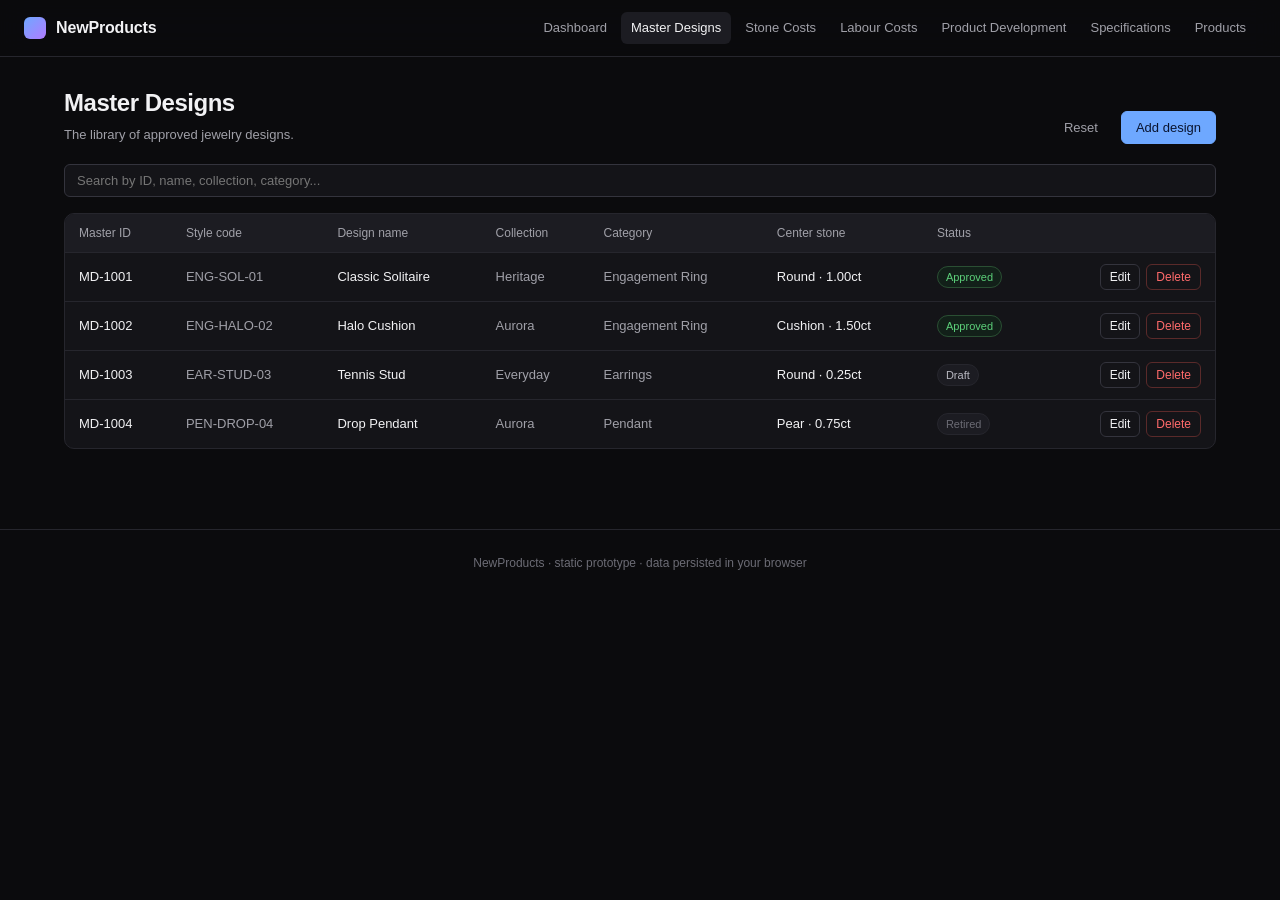
==== modules/master-designs/index.html @ 2b87fa81 "Add static jewelry product development PoC Six modules (Master Designs, Stone Cost Tables, Labour Co" ====
<!doctype html>
<html lang="en">
  <head>
    <meta charset="utf-8" />
    <meta name="viewport" content="width=device-width, initial-scale=1" />
    <title>Master Designs &middot; NewProducts</title>
    <link rel="stylesheet" href="../../assets/styles.css" />
  </head>
  <body>
    <div class="app">
      <div id="topbar"></div>

      <main class="main">
        <div class="page-header">
          <div>
            <h1>Master Designs</h1>
            <p>The library of approved jewelry designs.</p>
          </div>
          <div style="display:flex; gap:8px;">
            <button class="btn btn-ghost" id="reset-btn">Reset</button>
            <button class="btn btn-primary" id="add-btn">Add design</button>
          </div>
        </div>

        <div class="toolbar">
          <input
            id="search"
            class="input grow"
            type="search"
            placeholder="Search by ID, name, collection, category..."
          />
        </div>

        <div class="table-wrap">
          <table>
            <thead>
              <tr>
                <th>Master ID</th>
                <th>Style code</th>
                <th>Design name</th>
                <th>Collection</th>
                <th>Category</th>
                <th>Center stone</th>
                <th>Status</th>
                <th></th>
              </tr>
            </thead>
            <tbody id="list-body"></tbody>
          </table>
          <div class="empty" id="list-empty" style="display:none"></div>
        </div>
      </main>

      <div id="footer"></div>
    </div>

    <dialog id="form-dialog">
      <div class="dialog-header">
        <h2 id="dialog-title">Add Master Design</h2>
      </div>
      <form id="form">
        <div class="dialog-body">
          <div class="form-grid"></div>
        </div>
        <div class="dialog-footer">
          <button type="button" class="btn btn-ghost" id="form-cancel">Cancel</button>
          <button type="submit" class="btn btn-primary">Save</button>
        </div>
      </form>
    </dialog>

    <script src="../../shared/sample-data.js"></script>
    <script src="../../shared/storage.js"></script>
    <script src="../../assets/app.js"></script>
    <script src="master-designs.js"></script>
  </body>
</html>
---- assets/styles.css ----
/* NewProducts - shared minimalist dark theme */

:root {
  --bg: #0b0b0d;
  --bg-elev: #141418;
  --bg-elev-2: #1c1c22;
  --border: #26262d;
  --border-strong: #34343d;
  --text: #f2f2f4;
  --text-dim: #a0a0a8;
  --text-faint: #6c6c75;
  --accent: #6ea8ff;
  --accent-hover: #8ebcff;
  --danger: #ff6b6b;
  --success: #5cd07a;
  --warn: #f0c14b;
  --radius: 10px;
  --radius-sm: 6px;
  --shadow: 0 6px 24px rgba(0, 0, 0, 0.35);
  --font: -apple-system, BlinkMacSystemFont, "SF Pro Text", "Segoe UI",
    Helvetica, Arial, sans-serif;
}

* {
  box-sizing: border-box;
}

html,
body {
  margin: 0;
  padding: 0;
  background: var(--bg);
  color: var(--text);
  font-family: var(--font);
  font-size: 14px;
  line-height: 1.5;
  -webkit-font-smoothing: antialiased;
}

a {
  color: var(--accent);
  text-decoration: none;
}
a:hover {
  color: var(--accent-hover);
}

/* Layout */
.app {
  min-height: 100vh;
  display: flex;
  flex-direction: column;
}

.topbar {
  position: sticky;
  top: 0;
  z-index: 10;
  background: rgba(11, 11, 13, 0.85);
  backdrop-filter: saturate(160%) blur(14px);
  -webkit-backdrop-filter: saturate(160%) blur(14px);
  border-bottom: 1px solid var(--border);
  padding: 12px 24px;
  display: flex;
  align-items: center;
  justify-content: space-between;
  gap: 16px;
  flex-wrap: wrap;
}

.brand {
  display: flex;
  align-items: center;
  gap: 10px;
  font-weight: 600;
  letter-spacing: -0.01em;
  font-size: 16px;
  color: var(--text);
}
.brand-mark {
  width: 22px;
  height: 22px;
  border-radius: 6px;
  background: linear-gradient(135deg, #6ea8ff, #b07bff);
}

.nav {
  display: flex;
  flex-wrap: wrap;
  gap: 4px;
}
.nav a {
  color: var(--text-dim);
  padding: 6px 10px;
  border-radius: var(--radius-sm);
  font-size: 13px;
  font-weight: 500;
}
.nav a:hover {
  color: var(--text);
  background: var(--bg-elev);
}
.nav a.active {
  color: var(--text);
  background: var(--bg-elev-2);
}

.main {
  padding: 28px 24px 80px;
  max-width: 1200px;
  width: 100%;
  margin: 0 auto;
}

.page-header {
  display: flex;
  align-items: flex-end;
  justify-content: space-between;
  gap: 16px;
  margin-bottom: 20px;
  flex-wrap: wrap;
}
.page-header h1 {
  margin: 0;
  font-size: 24px;
  font-weight: 600;
  letter-spacing: -0.02em;
}
.page-header p {
  margin: 4px 0 0;
  color: var(--text-dim);
  font-size: 13px;
}

.toolbar {
  display: flex;
  gap: 10px;
  align-items: center;
  flex-wrap: wrap;
  margin-bottom: 16px;
}
.toolbar .grow {
  flex: 1;
  min-width: 180px;
}

/* Buttons */
.btn {
  appearance: none;
  border: 1px solid var(--border-strong);
  background: var(--bg-elev);
  color: var(--text);
  padding: 8px 14px;
  border-radius: var(--radius-sm);
  font-size: 13px;
  font-weight: 500;
  cursor: pointer;
  transition: background 0.15s ease, border-color 0.15s ease,
    transform 0.05s ease;
  font-family: inherit;
}
.btn:hover {
  background: var(--bg-elev-2);
  border-color: #44444f;
}
.btn:active {
  transform: translateY(1px);
}
.btn-primary {
  background: var(--accent);
  border-color: var(--accent);
  color: #0a1530;
}
.btn-primary:hover {
  background: var(--accent-hover);
  border-color: var(--accent-hover);
  color: #0a1530;
}
.btn-danger {
  background: transparent;
  border-color: #5a2a2a;
  color: var(--danger);
}
.btn-danger:hover {
  background: #2a1414;
  border-color: #7a3535;
}
.btn-ghost {
  background: transparent;
  border-color: transparent;
  color: var(--text-dim);
}
.btn-ghost:hover {
  background: var(--bg-elev);
  color: var(--text);
}
.btn-sm {
  padding: 5px 9px;
  font-size: 12px;
}

/* Inputs */
.input,
.select,
.textarea {
  appearance: none;
  width: 100%;
  background: var(--bg-elev);
  border: 1px solid var(--border-strong);
  color: var(--text);
  padding: 8px 12px;
  border-radius: var(--radius-sm);
  font-size: 13px;
  font-family: inherit;
  outline: none;
  transition: border-color 0.15s ease, background 0.15s ease;
}
.input:focus,
.select:focus,
.textarea:focus {
  border-color: var(--accent);
  background: var(--bg-elev-2);
}
.textarea {
  min-height: 70px;
  resize: vertical;
}
label {
  display: block;
  font-size: 12px;
  color: var(--text-dim);
  margin-bottom: 4px;
  letter-spacing: 0.01em;
}

/* Tables */
.table-wrap {
  background: var(--bg-elev);
  border: 1px solid var(--border);
  border-radius: var(--radius);
  overflow: hidden;
}
table {
  width: 100%;
  border-collapse: collapse;
  font-size: 13px;
}
thead th {
  text-align: left;
  font-weight: 500;
  font-size: 12px;
  color: var(--text-dim);
  padding: 10px 14px;
  background: var(--bg-elev-2);
  border-bottom: 1px solid var(--border);
  white-space: nowrap;
}
tbody td {
  padding: 11px 14px;
  border-bottom: 1px solid var(--border);
  vertical-align: middle;
}
tbody tr:last-child td {
  border-bottom: none;
}
tbody tr:hover {
  background: rgba(255, 255, 255, 0.02);
}
.row-actions {
  display: flex;
  gap: 6px;
  justify-content: flex-end;
}
.cell-dim {
  color: var(--text-dim);
}
.empty {
  padding: 36px;
  text-align: center;
  color: var(--text-faint);
}

/* Cards (dashboard / spec cards) */
.cards {
  display: grid;
  grid-template-columns: repeat(auto-fill, minmax(260px, 1fr));
  gap: 14px;
}
.card {
  background: var(--bg-elev);
  border: 1px solid var(--border);
  border-radius: var(--radius);
  padding: 18px;
  display: flex;
  flex-direction: column;
  gap: 8px;
  transition: border-color 0.15s ease, transform 0.15s ease;
}
.card:hover {
  border-color: var(--border-strong);
}
.card h3 {
  margin: 0;
  font-size: 15px;
  font-weight: 600;
  letter-spacing: -0.01em;
}
.card p {
  margin: 0;
  color: var(--text-dim);
  font-size: 13px;
}
.card-link {
  display: block;
  color: inherit;
}
.card-link:hover .card {
  border-color: #44444f;
  transform: translateY(-1px);
}
.card-meta {
  display: flex;
  justify-content: space-between;
  margin-top: 6px;
  font-size: 12px;
  color: var(--text-faint);
}

/* Badge / status pills */
.badge {
  display: inline-block;
  padding: 2px 8px;
  border-radius: 999px;
  font-size: 11px;
  font-weight: 500;
  background: var(--bg-elev-2);
  color: var(--text-dim);
  border: 1px solid var(--border);
  white-space: nowrap;
}
.badge.draft { color: #b9b9c2; }
.badge.approved, .badge.active, .badge.launched { color: var(--success); border-color: #2a4f33; background: #122019; }
.badge.retired, .badge.archived { color: var(--text-faint); }
.badge.idea { color: #c7a4ff; border-color: #3a2c52; background: #1c1729; }
.badge.cad { color: #6ea8ff; border-color: #2c4373; background: #142036; }
.badge.prototype { color: #f0c14b; border-color: #4d3e1a; background: #221c0d; }
.badge.costing { color: #ffaf6b; border-color: #4d2f1a; background: #221408; }

/* Dialog / modal */
dialog {
  border: 1px solid var(--border-strong);
  border-radius: var(--radius);
  background: var(--bg-elev);
  color: var(--text);
  padding: 0;
  max-width: 560px;
  width: calc(100% - 32px);
  box-shadow: var(--shadow);
}
dialog::backdrop {
  background: rgba(0, 0, 0, 0.55);
  backdrop-filter: blur(2px);
}
.dialog-header {
  padding: 16px 20px;
  border-bottom: 1px solid var(--border);
  display: flex;
  justify-content: space-between;
  align-items: center;
}
.dialog-header h2 {
  margin: 0;
  font-size: 16px;
  font-weight: 600;
}
.dialog-body {
  padding: 18px 20px;
  max-height: 70vh;
  overflow-y: auto;
}
.dialog-footer {
  padding: 12px 20px;
  border-top: 1px solid var(--border);
  display: flex;
  justify-content: flex-end;
  gap: 8px;
}
.form-grid {
  display: grid;
  grid-template-columns: repeat(2, 1fr);
  gap: 12px 14px;
}
.form-grid .full {
  grid-column: 1 / -1;
}

/* Footer */
.footer {
  text-align: center;
  color: var(--text-faint);
  font-size: 12px;
  padding: 24px;
  border-top: 1px solid var(--border);
}

/* Hero on dashboard */
.hero {
  background: linear-gradient(180deg, #16161c, #101015);
  border: 1px solid var(--border);
  border-radius: var(--radius);
  padding: 28px;
  margin-bottom: 24px;
}
.hero h1 {
  margin: 0 0 6px;
  font-size: 26px;
  font-weight: 600;
  letter-spacing: -0.02em;
}
.hero p {
  margin: 0;
  color: var(--text-dim);
  max-width: 640px;
}

/* Responsive */
@media (max-width: 720px) {
  .topbar {
    padding: 10px 14px;
    gap: 8px;
  }
  .nav a {
    padding: 5px 8px;
    font-size: 12px;
  }
  .main {
    padding: 18px 14px 60px;
  }
  .page-header h1 {
    font-size: 20px;
  }
  .form-grid {
    grid-template-columns: 1fr;
  }
  thead th,
  tbody td {
    padding: 9px 10px;
  }
  .hero {
    padding: 20px;
  }
  .hero h1 {
    font-size: 22px;
  }
}
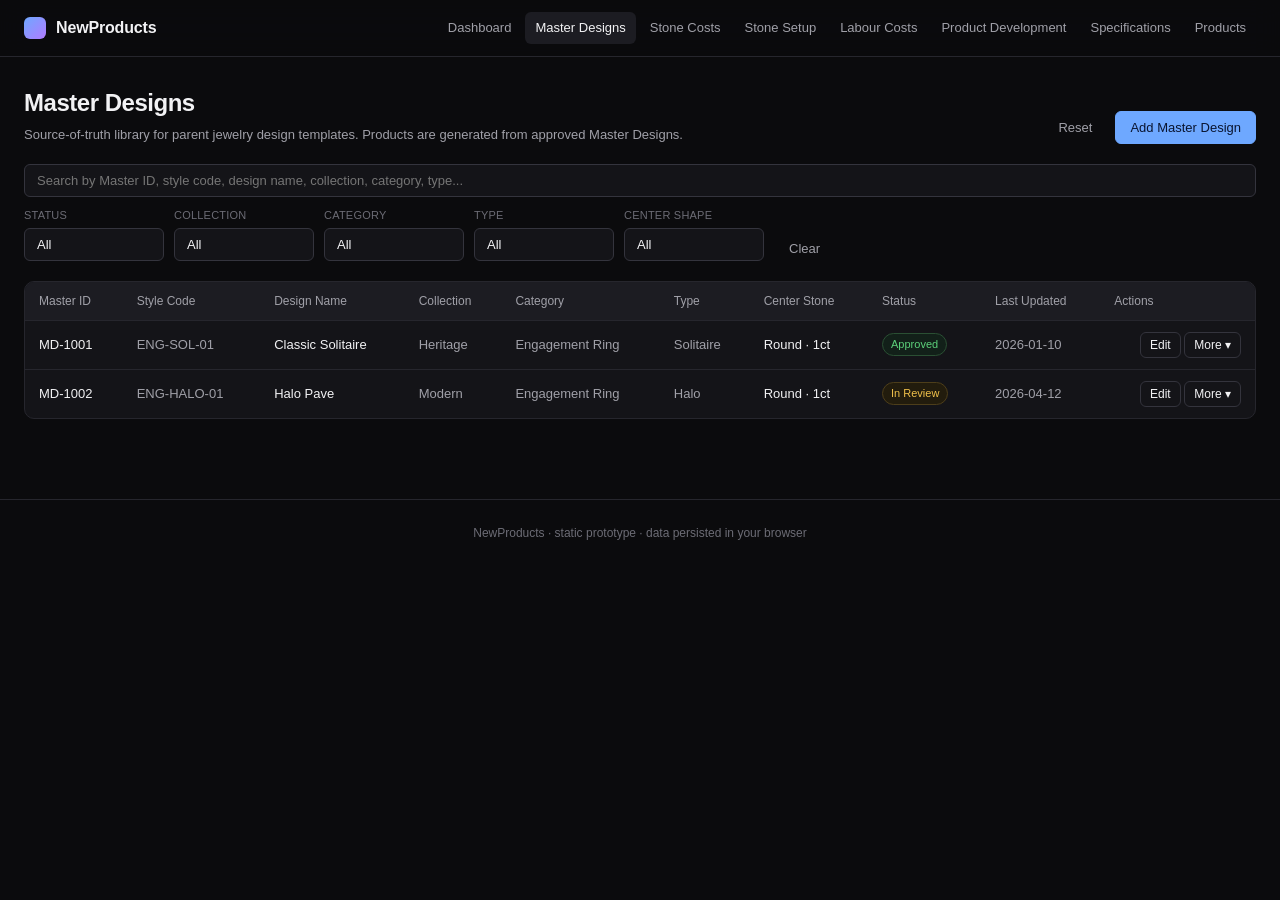
==== commit 797acee6: "Expand Master Designs into a structured master template module Master Designs now stores rich, neste" ====
--- a/modules/master-designs/index.html
+++ b/modules/master-designs/index.html
@@ -10,25 +10,57 @@
     <div class="app">
       <div id="topbar"></div>
 
-      <main class="main">
+      <main class="main wide-main">
         <div class="page-header">
           <div>
             <h1>Master Designs</h1>
-            <p>The library of approved jewelry designs.</p>
+            <p>Source-of-truth library for parent jewelry design templates. Products are generated from approved Master Designs.</p>
           </div>
           <div style="display:flex; gap:8px;">
             <button class="btn btn-ghost" id="reset-btn">Reset</button>
-            <button class="btn btn-primary" id="add-btn">Add design</button>
+            <button class="btn btn-primary" id="add-btn">Add Master Design</button>
           </div>
         </div>
 
-        <div class="toolbar">
-          <input
-            id="search"
-            class="input grow"
-            type="search"
-            placeholder="Search by ID, name, collection, category..."
-          />
+        <div class="filters">
+          <div class="filters-row">
+            <input
+              id="search"
+              class="input grow"
+              type="search"
+              placeholder="Search by Master ID, style code, design name, collection, category, type..."
+            />
+          </div>
+          <div class="filters-row">
+            <label class="filter-field">
+              <span>Status</span>
+              <select id="filter-status" class="select">
+                <option value="">All</option>
+                <option>Draft</option>
+                <option>In Review</option>
+                <option>Approved</option>
+                <option>Active</option>
+                <option>Retired</option>
+              </select>
+            </label>
+            <label class="filter-field">
+              <span>Collection</span>
+              <select id="filter-collection" class="select"></select>
+            </label>
+            <label class="filter-field">
+              <span>Category</span>
+              <select id="filter-category" class="select"></select>
+            </label>
+            <label class="filter-field">
+              <span>Type</span>
+              <select id="filter-type" class="select"></select>
+            </label>
+            <label class="filter-field">
+              <span>Center Shape</span>
+              <select id="filter-center-shape" class="select"></select>
+            </label>
+            <button class="btn btn-ghost" id="clear-filters" type="button">Clear</button>
+          </div>
         </div>
 
         <div class="table-wrap">
@@ -36,13 +68,15 @@
             <thead>
               <tr>
                 <th>Master ID</th>
-                <th>Style code</th>
-                <th>Design name</th>
+                <th>Style Code</th>
+                <th>Design Name</th>
                 <th>Collection</th>
                 <th>Category</th>
-                <th>Center stone</th>
+                <th>Type</th>
+                <th>Center Stone</th>
                 <th>Status</th>
-                <th></th>
+                <th>Last Updated</th>
+                <th>Actions</th>
               </tr>
             </thead>
             <tbody id="list-body"></tbody>
@@ -54,13 +88,13 @@
       <div id="footer"></div>
     </div>
 
-    <dialog id="form-dialog">
+    <dialog id="form-dialog" class="dialog-wide">
       <div class="dialog-header">
         <h2 id="dialog-title">Add Master Design</h2>
       </div>
       <form id="form">
         <div class="dialog-body">
-          <div class="form-grid"></div>
+          <div id="form-sections"></div>
         </div>
         <div class="dialog-footer">
           <button type="button" class="btn btn-ghost" id="form-cancel">Cancel</button>
--- a/assets/styles.css
+++ b/assets/styles.css
@@ -453,3 +453,266 @@
     font-size: 22px;
   }
 }
+
+.wide-main { max-width: 1500px; }
+.matrix-wrap { overflow: auto; }
+.matrix-table { min-width: 1300px; }
+.sticky-col,
+.sticky-col-2 { position: sticky; background: var(--bg-elev); z-index: 2; }
+.sticky-col { left: 0; }
+.sticky-col-2 { left: 110px; }
+.slim-input,
+.slim-select { min-width: 95px; padding: 5px 8px; font-size: 12px; }
+.matrix-cell { display: flex; flex-direction: column; gap: 6px; padding: 6px; border: 1px solid var(--border); border-radius: 8px; }
+.status-priced { border-color: rgba(92, 208, 122, 0.6); }
+.status-missing { border-color: rgba(255, 107, 107, 0.7); }
+.status-not-used { border-color: rgba(160, 160, 168, 0.5); }
+.status-unavailable { border-color: rgba(90, 90, 90, 0.8); }
+.status-to-confirm { border-color: rgba(240, 193, 75, 0.8); }
+.status-legend { display: flex; gap: 12px; flex-wrap: wrap; margin-bottom: 12px; color: var(--text-dim); }
+.status-dot { width: 10px; height: 10px; border-radius: 999px; display: inline-block; margin-right: 6px; }
+.status-dot.status-priced { background: var(--success); border: none; }
+.status-dot.status-missing { background: var(--danger); border: none; }
+.status-dot.status-not-used { background: #7f7f89; border: none; }
+.status-dot.status-unavailable { background: #2e2e35; border: none; }
+.status-dot.status-to-confirm { background: var(--warn); border: none; }
+.check-inline { display: inline-flex; align-items: center; gap: 8px; font-size: 13px; color: var(--text-dim); }
+.segmented { display: inline-flex; gap: 6px; }
+.section-card { margin-bottom: 16px; }
+.section-header { display: flex; align-items: center; justify-content: space-between; margin-bottom: 10px; }
+.chip { display: inline-block; padding: 2px 8px; border-radius: 999px; background: var(--bg-elev-2); border: 1px solid var(--border-strong); margin: 2px; font-size: 11px; }
+.quality-grid { display: grid; grid-template-columns: 1fr; gap: 8px; }
+.quality-row { display: grid; grid-template-columns: minmax(120px, 1fr) 1fr 1fr; gap: 8px; align-items: center; }
+
+@media (max-width: 800px) {
+  .quality-row { grid-template-columns: 1fr; }
+}
+
+/* Filters block (master designs) */
+.filters {
+  display: flex;
+  flex-direction: column;
+  gap: 10px;
+  margin-bottom: 16px;
+}
+.filters-row {
+  display: flex;
+  flex-wrap: wrap;
+  gap: 10px;
+  align-items: flex-end;
+}
+.filters-row .grow { flex: 1; min-width: 220px; }
+.filter-field {
+  display: flex;
+  flex-direction: column;
+  gap: 4px;
+  min-width: 140px;
+}
+.filter-field span {
+  font-size: 11px;
+  color: var(--text-faint);
+  letter-spacing: 0.02em;
+  text-transform: uppercase;
+}
+.filter-field .select { min-width: 140px; }
+
+/* Wide dialog used by sectioned forms */
+dialog.dialog-wide {
+  max-width: 960px;
+}
+dialog.dialog-wide .dialog-body {
+  max-height: 78vh;
+}
+
+/* Sectioned form */
+.form-section {
+  border: 1px solid var(--border);
+  border-radius: var(--radius);
+  background: var(--bg-elev-2);
+  margin-bottom: 14px;
+  overflow: hidden;
+}
+.form-section-header {
+  display: flex;
+  align-items: center;
+  justify-content: space-between;
+  gap: 10px;
+  padding: 10px 14px;
+  background: var(--bg-elev);
+  border-bottom: 1px solid var(--border);
+}
+.form-section-header h3 {
+  margin: 0;
+  font-size: 13px;
+  font-weight: 600;
+  letter-spacing: 0.02em;
+  text-transform: uppercase;
+  color: var(--text);
+}
+.form-section-header p {
+  margin: 0;
+  font-size: 12px;
+  color: var(--text-faint);
+}
+.form-section-body {
+  padding: 14px;
+  display: grid;
+  grid-template-columns: repeat(2, 1fr);
+  gap: 12px 14px;
+}
+.form-section-body .full { grid-column: 1 / -1; }
+
+/* Multi-checkbox group */
+.checkbox-group {
+  display: flex;
+  flex-wrap: wrap;
+  gap: 6px 12px;
+  padding: 8px 10px;
+  border: 1px solid var(--border-strong);
+  border-radius: var(--radius-sm);
+  background: var(--bg-elev);
+}
+.checkbox-group label {
+  margin: 0;
+  display: inline-flex;
+  align-items: center;
+  gap: 6px;
+  color: var(--text);
+  font-size: 13px;
+  text-transform: none;
+  letter-spacing: 0;
+}
+.checkbox-group input[type="checkbox"] {
+  accent-color: var(--accent);
+}
+
+/* Repeater (stone groups, change log) */
+.repeater {
+  grid-column: 1 / -1;
+  display: flex;
+  flex-direction: column;
+  gap: 10px;
+}
+.repeater-item {
+  border: 1px solid var(--border);
+  background: var(--bg-elev);
+  border-radius: var(--radius-sm);
+  padding: 12px;
+}
+.repeater-item-header {
+  display: flex;
+  justify-content: space-between;
+  align-items: center;
+  margin-bottom: 10px;
+}
+.repeater-item-header h4 {
+  margin: 0;
+  font-size: 12px;
+  font-weight: 600;
+  color: var(--text-dim);
+  letter-spacing: 0.04em;
+  text-transform: uppercase;
+}
+.repeater-fields {
+  display: grid;
+  grid-template-columns: repeat(3, 1fr);
+  gap: 10px;
+}
+.repeater-fields .full { grid-column: 1 / -1; }
+.repeater-add {
+  align-self: flex-start;
+}
+@media (max-width: 720px) {
+  .form-section-body { grid-template-columns: 1fr; }
+  .repeater-fields { grid-template-columns: 1fr; }
+}
+
+/* Row action menu */
+.actions-cell {
+  position: relative;
+  text-align: right;
+  white-space: nowrap;
+}
+.action-menu {
+  position: relative;
+  display: inline-block;
+}
+.action-menu-pop {
+  position: absolute;
+  top: calc(100% + 4px);
+  right: 0;
+  min-width: 200px;
+  background: var(--bg-elev);
+  border: 1px solid var(--border-strong);
+  border-radius: var(--radius-sm);
+  box-shadow: var(--shadow);
+  padding: 4px;
+  z-index: 5;
+  display: none;
+}
+.action-menu-pop.open { display: block; }
+.action-menu-pop button {
+  display: block;
+  width: 100%;
+  text-align: left;
+  background: transparent;
+  border: none;
+  color: var(--text);
+  padding: 7px 10px;
+  border-radius: var(--radius-sm);
+  font-size: 13px;
+  cursor: pointer;
+  font-family: inherit;
+}
+.action-menu-pop button:hover { background: var(--bg-elev-2); }
+.action-menu-pop button:disabled {
+  color: var(--text-faint);
+  cursor: not-allowed;
+}
+.action-menu-pop button.danger { color: var(--danger); }
+.action-menu-pop button.danger:hover { background: #2a1414; }
+.action-menu-pop hr {
+  border: none;
+  border-top: 1px solid var(--border);
+  margin: 4px 0;
+}
+
+/* Tag input */
+.tag-input {
+  display: flex;
+  flex-wrap: wrap;
+  gap: 6px;
+  padding: 6px;
+  border: 1px solid var(--border-strong);
+  border-radius: var(--radius-sm);
+  background: var(--bg-elev);
+  min-height: 36px;
+}
+.tag-input .chip {
+  display: inline-flex;
+  align-items: center;
+  gap: 4px;
+  margin: 0;
+}
+.tag-input .chip button {
+  background: transparent;
+  border: none;
+  color: var(--text-faint);
+  cursor: pointer;
+  padding: 0 2px;
+  font-size: 13px;
+  line-height: 1;
+}
+.tag-input input {
+  flex: 1;
+  min-width: 100px;
+  background: transparent;
+  border: none;
+  color: var(--text);
+  outline: none;
+  font-size: 13px;
+  font-family: inherit;
+}
+
+/* Status badges */
+.badge.in-review { color: #f0c14b; border-color: #4d3e1a; background: #221c0d; }
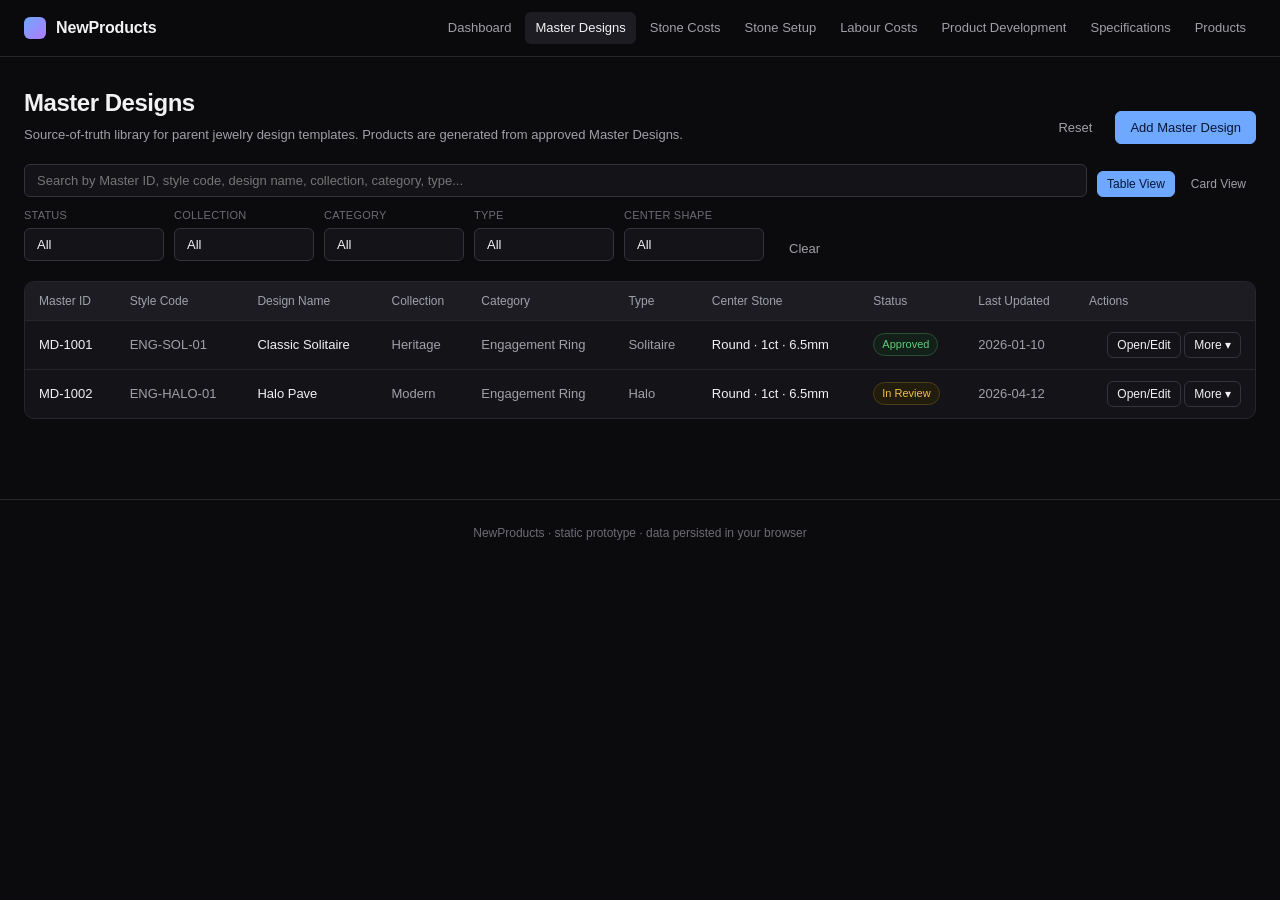
==== commit 628fbf40: "Enhance master designs with card view and new stone rules" ====
--- a/modules/master-designs/index.html
+++ b/modules/master-designs/index.html
@@ -30,6 +30,10 @@
               type="search"
               placeholder="Search by Master ID, style code, design name, collection, category, type..."
             />
+            <div class="segmented" role="tablist" aria-label="View mode">
+              <button class="btn btn-sm" id="view-table" type="button">Table View</button>
+              <button class="btn btn-sm" id="view-card" type="button">Card View</button>
+            </div>
           </div>
           <div class="filters-row">
             <label class="filter-field">
@@ -63,7 +67,7 @@
           </div>
         </div>
 
-        <div class="table-wrap">
+        <div class="table-wrap" id="table-view-wrap">
           <table>
             <thead>
               <tr>
@@ -81,8 +85,10 @@
             </thead>
             <tbody id="list-body"></tbody>
           </table>
-          <div class="empty" id="list-empty" style="display:none"></div>
         </div>
+
+        <div class="master-cards" id="card-view-wrap" style="display:none"></div>
+        <div class="empty" id="list-empty" style="display:none"></div>
       </main>
 
       <div id="footer"></div>
--- a/assets/styles.css
+++ b/assets/styles.css
@@ -716,3 +716,59 @@
 
 /* Status badges */
 .badge.in-review { color: #f0c14b; border-color: #4d3e1a; background: #221c0d; }
+
+/* Master Designs card view */
+.master-cards {
+  display: grid;
+  grid-template-columns: repeat(auto-fill, minmax(290px, 1fr));
+  gap: 12px;
+}
+.master-card {
+  background: var(--bg-elev);
+  border: 1px solid var(--border);
+  border-radius: var(--radius);
+  padding: 12px;
+  display: flex;
+  flex-direction: column;
+  gap: 10px;
+}
+.master-card-top {
+  display: flex;
+  justify-content: space-between;
+  gap: 10px;
+}
+.master-card-id {
+  color: var(--text-faint);
+  font-size: 12px;
+}
+.master-card-top h3 { margin: 2px 0; font-size: 15px; }
+.master-card-top p { margin: 0; color: var(--text-dim); font-size: 12px; }
+.master-card-meta p { margin: 0 0 6px; font-size: 12px; color: var(--text-dim); }
+.master-card-meta ul { margin: 4px 0 6px 16px; padding: 0; color: var(--text-dim); font-size: 12px; }
+.master-card-actions { display: flex; gap: 6px; flex-wrap: wrap; }
+.nested-block {
+  border: 1px solid var(--border);
+  border-radius: var(--radius-sm);
+  padding: 10px;
+  background: var(--bg-elev);
+}
+.nested-block h4 {
+  margin: 0 0 8px;
+  font-size: 12px;
+  color: var(--text-faint);
+  text-transform: uppercase;
+}
+.size-ranges {
+  display: flex;
+  flex-direction: column;
+  gap: 6px;
+  margin-bottom: 8px;
+}
+.size-range-row {
+  display: grid;
+  grid-template-columns: repeat(4, minmax(90px, 1fr)) auto auto auto;
+  gap: 6px;
+}
+@media (max-width: 900px) {
+  .size-range-row { grid-template-columns: 1fr; }
+}
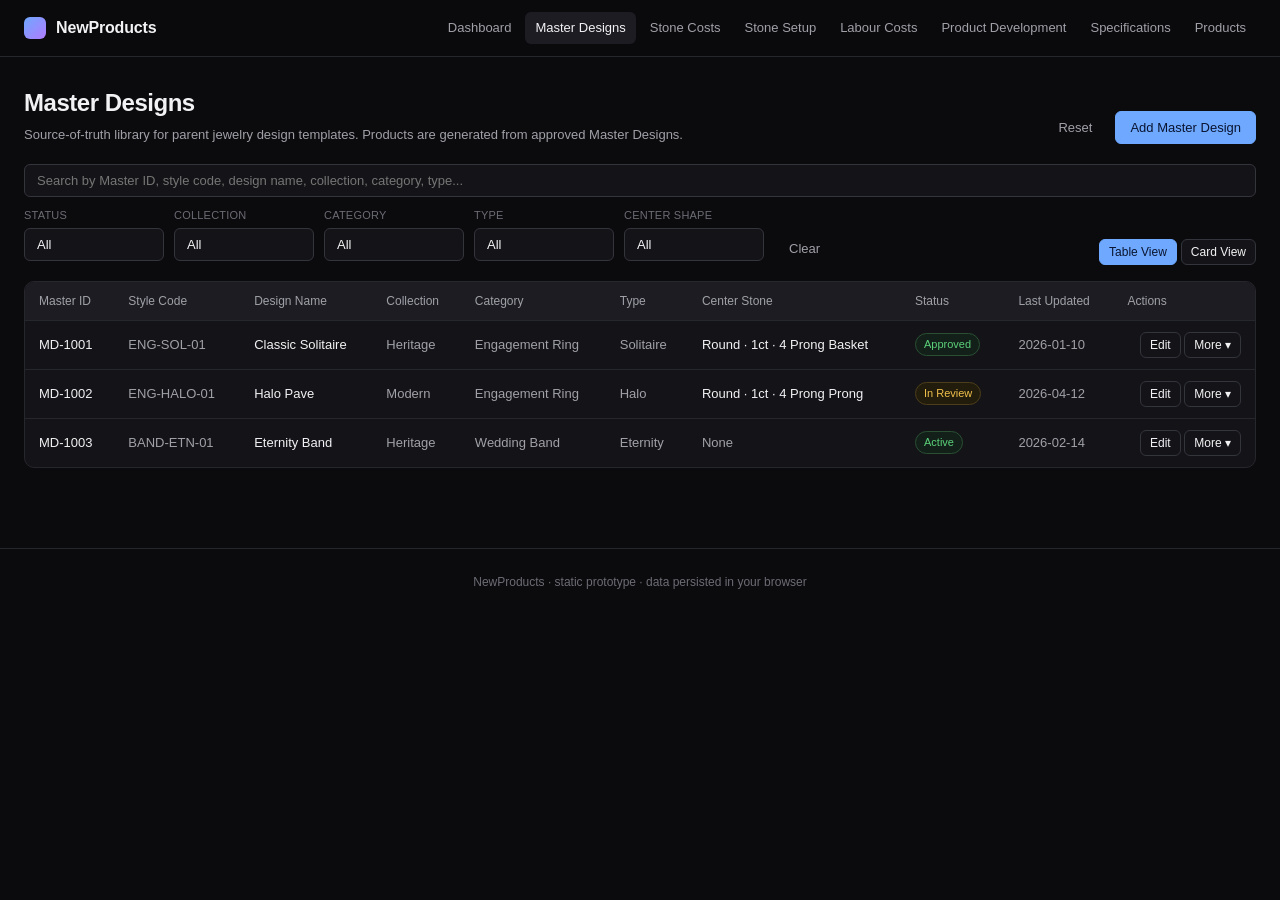
==== commit 658ab478: "Refocus Master Designs on design structure, drop metal rules Master Designs is a parent template, no" ====
--- a/modules/master-designs/index.html
+++ b/modules/master-designs/index.html
@@ -30,10 +30,6 @@
               type="search"
               placeholder="Search by Master ID, style code, design name, collection, category, type..."
             />
-            <div class="segmented" role="tablist" aria-label="View mode">
-              <button class="btn btn-sm" id="view-table" type="button">Table View</button>
-              <button class="btn btn-sm" id="view-card" type="button">Card View</button>
-            </div>
           </div>
           <div class="filters-row">
             <label class="filter-field">
@@ -64,10 +60,14 @@
               <select id="filter-center-shape" class="select"></select>
             </label>
             <button class="btn btn-ghost" id="clear-filters" type="button">Clear</button>
+            <div class="view-toggle" role="tablist" aria-label="View mode">
+              <button class="btn btn-sm view-toggle-btn" data-view="table" type="button">Table View</button>
+              <button class="btn btn-sm view-toggle-btn" data-view="card" type="button">Card View</button>
+            </div>
           </div>
         </div>
 
-        <div class="table-wrap" id="table-view-wrap">
+        <div id="view-table" class="table-wrap">
           <table>
             <thead>
               <tr>
@@ -85,10 +85,11 @@
             </thead>
             <tbody id="list-body"></tbody>
           </table>
+          <div class="empty" id="list-empty" style="display:none"></div>
         </div>
 
-        <div class="master-cards" id="card-view-wrap" style="display:none"></div>
-        <div class="empty" id="list-empty" style="display:none"></div>
+        <div id="view-cards" class="md-cards" style="display:none"></div>
+        <div class="empty" id="cards-empty" style="display:none"></div>
       </main>
 
       <div id="footer"></div>
--- a/assets/styles.css
+++ b/assets/styles.css
@@ -717,58 +717,119 @@
 /* Status badges */
 .badge.in-review { color: #f0c14b; border-color: #4d3e1a; background: #221c0d; }
 
+/* Master Designs view toggle */
+.view-toggle {
+  display: inline-flex;
+  gap: 4px;
+  margin-left: auto;
+}
+
 /* Master Designs card view */
-.master-cards {
+.md-cards {
   display: grid;
-  grid-template-columns: repeat(auto-fill, minmax(290px, 1fr));
-  gap: 12px;
-}
-.master-card {
+  grid-template-columns: repeat(auto-fill, minmax(280px, 1fr));
+  gap: 14px;
+}
+.md-card {
   background: var(--bg-elev);
   border: 1px solid var(--border);
   border-radius: var(--radius);
-  padding: 12px;
+  padding: 14px 16px;
   display: flex;
   flex-direction: column;
-  gap: 10px;
-}
-.master-card-top {
+  gap: 8px;
+}
+.md-card:hover { border-color: var(--border-strong); }
+.md-card-head {
   display: flex;
   justify-content: space-between;
-  gap: 10px;
-}
-.master-card-id {
-  color: var(--text-faint);
-  font-size: 12px;
-}
-.master-card-top h3 { margin: 2px 0; font-size: 15px; }
-.master-card-top p { margin: 0; color: var(--text-dim); font-size: 12px; }
-.master-card-meta p { margin: 0 0 6px; font-size: 12px; color: var(--text-dim); }
-.master-card-meta ul { margin: 4px 0 6px 16px; padding: 0; color: var(--text-dim); font-size: 12px; }
-.master-card-actions { display: flex; gap: 6px; flex-wrap: wrap; }
-.nested-block {
-  border: 1px solid var(--border);
-  border-radius: var(--radius-sm);
-  padding: 10px;
-  background: var(--bg-elev);
-}
-.nested-block h4 {
-  margin: 0 0 8px;
-  font-size: 12px;
+  align-items: center;
+  gap: 8px;
+}
+.md-card-id {
+  font-size: 12px;
+  letter-spacing: 0.04em;
   color: var(--text-faint);
   text-transform: uppercase;
 }
-.size-ranges {
+.md-card-name {
+  margin: 0;
+  font-size: 15px;
+  font-weight: 600;
+  letter-spacing: -0.01em;
+}
+.md-card-style {
+  font-size: 12px;
+  margin-top: -4px;
+}
+.md-card-meta {
+  margin: 4px 0 0;
+  display: grid;
+  grid-template-columns: repeat(3, 1fr);
+  gap: 6px 12px;
+  font-size: 12px;
+}
+.md-card-meta dt {
+  color: var(--text-faint);
+  font-size: 11px;
+  text-transform: uppercase;
+  letter-spacing: 0.04em;
+}
+.md-card-meta dd {
+  margin: 0;
+  color: var(--text);
+}
+.md-card-section {
+  font-size: 12px;
+  color: var(--text-dim);
+  line-height: 1.5;
+}
+.md-card-section strong {
+  color: var(--text);
+  font-weight: 500;
+  margin-right: 4px;
+}
+.md-card-foot {
+  display: flex;
+  justify-content: space-between;
+  align-items: center;
+  gap: 10px;
+  margin-top: auto;
+  padding-top: 8px;
+  border-top: 1px solid var(--border);
+  font-size: 11px;
+}
+.md-card-actions {
+  display: flex;
+  gap: 6px;
+  flex-wrap: wrap;
+}
+
+/* Size-range table inside a stone group */
+.size-range-table {
+  grid-column: 1 / -1;
   display: flex;
   flex-direction: column;
-  gap: 6px;
-  margin-bottom: 8px;
+  gap: 8px;
+  padding: 8px;
+  border: 1px dashed var(--border-strong);
+  border-radius: var(--radius-sm);
+  background: var(--bg-elev-2);
 }
 .size-range-row {
   display: grid;
-  grid-template-columns: repeat(4, minmax(90px, 1fr)) auto auto auto;
-  gap: 6px;
-}
-@media (max-width: 900px) {
-  .size-range-row { grid-template-columns: 1fr; }
-}
+  grid-template-columns: repeat(4, 1fr) auto;
+  gap: 8px;
+  align-items: end;
+}
+.size-range-row label {
+  margin-bottom: 2px;
+}
+.size-range-empty {
+  padding: 6px 4px;
+  font-size: 12px;
+}
+@media (max-width: 720px) {
+  .size-range-row { grid-template-columns: 1fr 1fr; }
+  .md-card-meta { grid-template-columns: repeat(2, 1fr); }
+}
